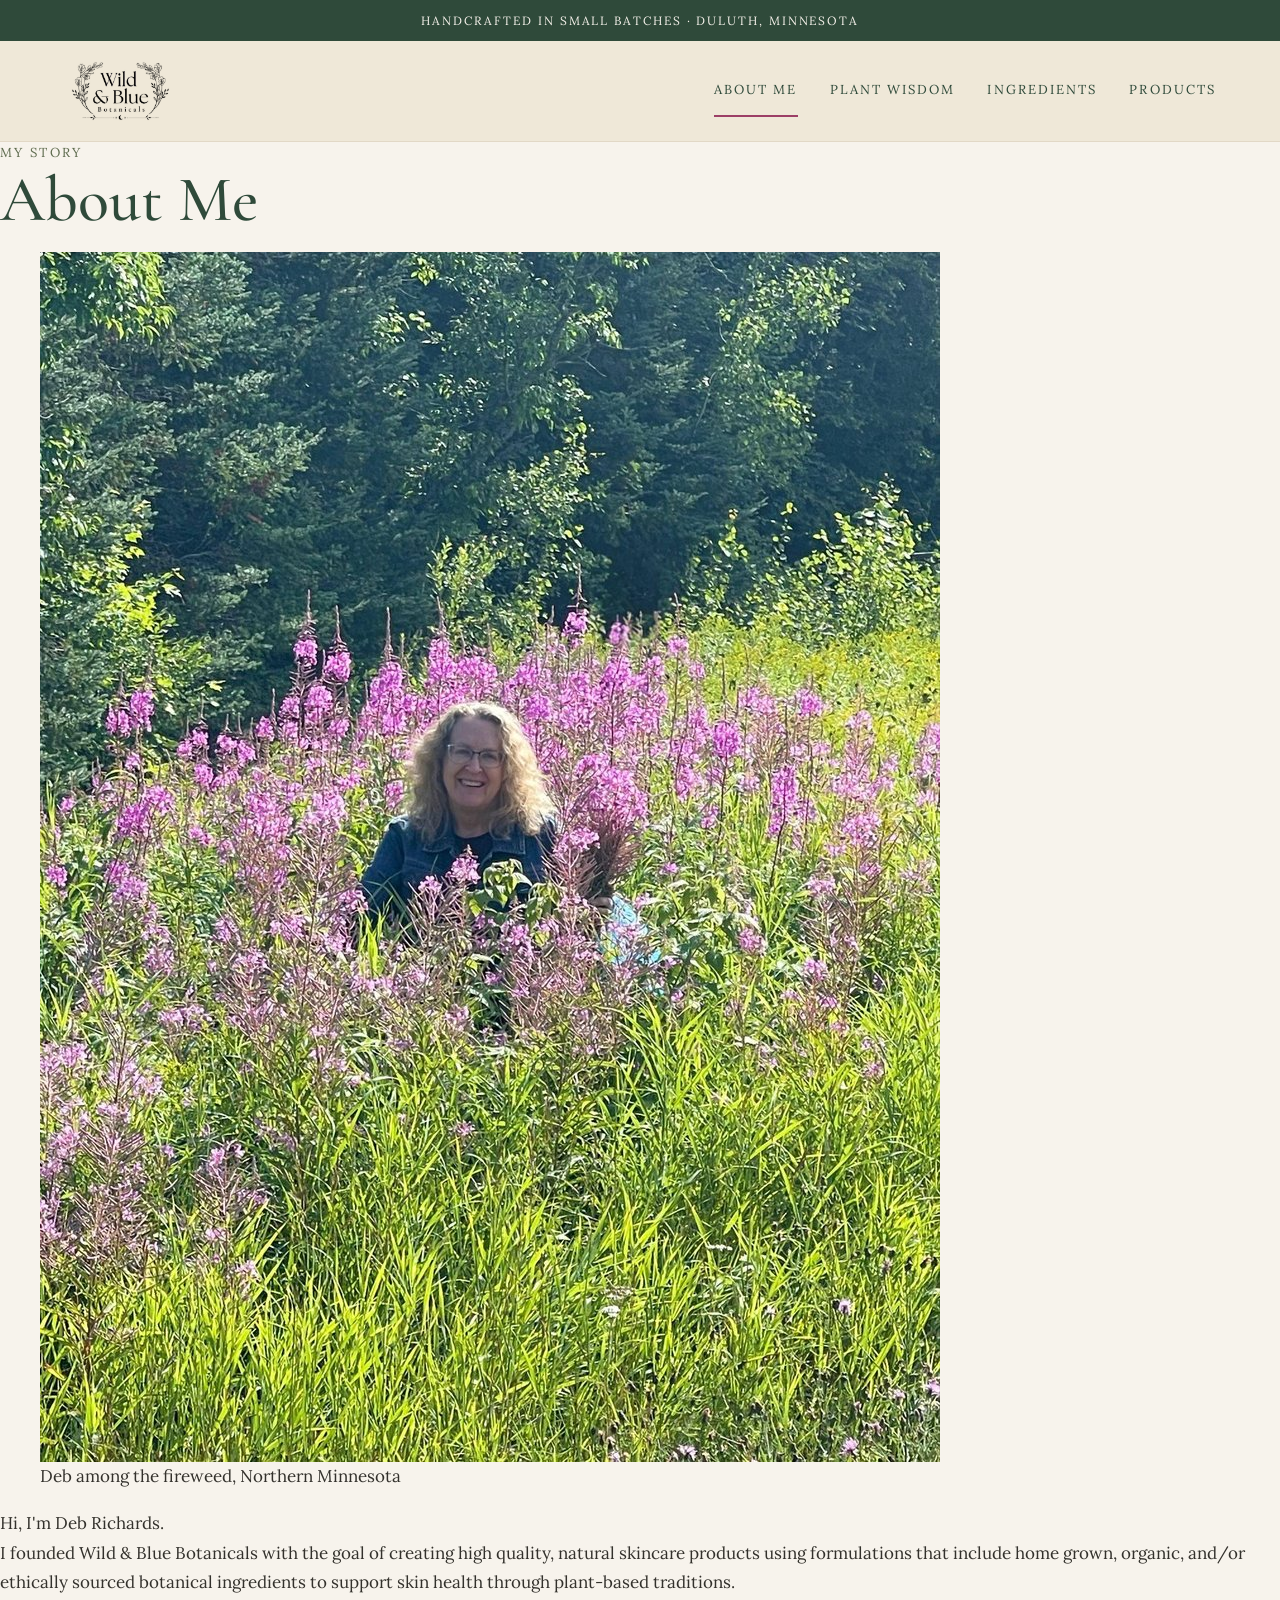
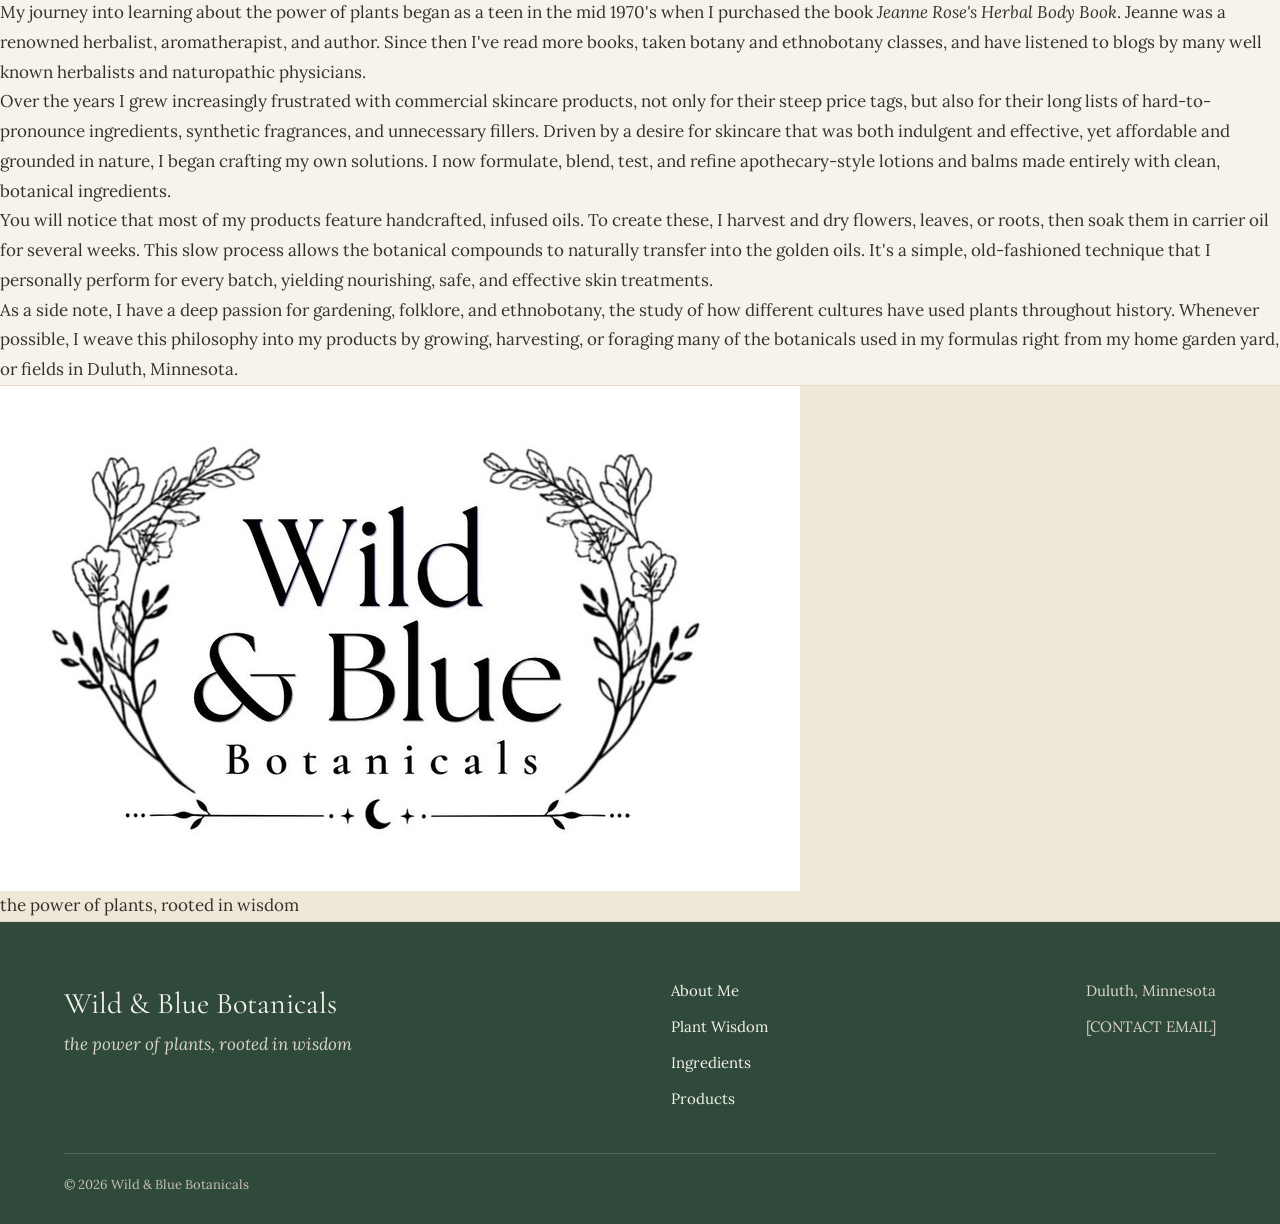
==== about.html @ e1782823 "added about page" ====
<!doctype html>
<html lang="en">
<head>
    <meta charset="utf-8">
    <meta name="viewport" content="width=device-width, initial-scale=1">
    <title>About Me · Wild &amp; Blue Botanicals</title>
    <meta name="description" content="Meet the founder of Wild &amp; Blue Botanicals">

    <link rel="preconnect" href="https://fonts.googleapis.com">
    <link rel="preconnect" href="https://fonts.gstatic.com" crossorigin>
    <link rel="stylesheet" href="https://fonts.googleapis.com/css2?family=Cormorant+Garamond:ital,wght@0,500;0,600;1,500&family=Lora:ital,wght@0,400;0,500;1,400&display=swap">
    <link rel="stylesheet" href="css/styles.css">
</head>

<body>

    <!-- TOP STRIP -->
    <div class="top-strip">Handcrafted in small batches · Duluth, Minnesota</div>

    <!-- NAV BAR -->
    <header class="site-header">
        <div class="container">
            <a class="logo" href="index.html">
                <img src="images/logo.jpg" alt="Wild &amp; Blue Botanicals home">
            </a>
            <nav class="main-nav" aria-label="Main">
                <a href="about.html" aria-current="page">About Me</a>
                <a href="plant-wisdom.html">Plant Wisdom</a>
                <a href="ingredients.html">Ingredients</a>
                <a href="products.html">Products</a>
            </nav>
        </div>
    </header>

    <!-- SECTIONS -->
    <main>

        <!-- TITLE -->
        <section class="page-title">
            <p class="eyebrow">My story</p>
            <h1>About Me</h1>
        </section>

        <!-- BODY -->
        <section class="about">
            <figure class="about-photo">
                <img src="images/deb.jpg" alt="Founder of Wild &amp; Blue Botanicals standing in a field of fireweed">
                <figcaption>Deb among the fireweed, Northern Minnesota</figcaption>
            </figure>

            <div class="about-text">

                <!-- HEADER -->
                <p class="about-greeting">Hi, I'm Deb Richards.</p>

                <!-- P1 -->
                <p>
                    I founded Wild &amp; Blue Botanicals with the goal of creating high quality, 
                    natural skincare products using formulations that include home grown, organic, 
                    and/or ethically sourced botanical ingredients to support skin health through 
                    plant-based traditions.
                </p>

                <!-- P2 -->
                <p>
                    My journey into learning about the power of plants began as a teen in the mid 
                    1970's when I purchased the book <em>Jeanne Rose's Herbal Body Book</em>. 
                    Jeanne was a renowned herbalist, aromatherapist, and author. Since then I've 
                    read more books, taken botany and ethnobotany classes, and have listened to 
                    blogs by many well known herbalists and naturopathic physicians.
                </p>

                <!-- P3 -->
                <p>
                    Over the years I grew increasingly frustrated with commercial skincare products, 
                    not only for their steep price tags, but also for their long lists of 
                    hard-to-pronounce ingredients, synthetic fragrances, and unnecessary fillers. 
                    Driven by a desire for skincare that was both indulgent and effective, yet 
                    affordable and grounded in nature, I began crafting my own solutions. I now 
                    formulate, blend, test, and refine apothecary-style lotions and balms made 
                    entirely with clean, botanical ingredients.
                </p>

                <!-- P4 -->
                <p>
                    You will notice that most of my products feature handcrafted, infused oils. To 
                    create these, I harvest and dry flowers, leaves, or roots, then soak them in 
                    carrier oil for several weeks. This slow process allows the botanical compounds 
                    to naturally transfer into the golden oils. It's a simple, old-fashioned 
                    technique that I personally perform for every batch, yielding nourishing, safe, 
                    and effective skin treatments.
                </p>

                <!-- P5 -->
                <p>
                    As a side note, I have a deep passion for gardening, folklore, and ethnobotany, 
                    the study of how different cultures have used plants throughout history. 
                    Whenever possible, I weave this philosophy into my products by growing, 
                    harvesting, or foraging many of the botanicals used in my formulas right from my 
                    home garden yard, or fields in Duluth, Minnesota.
                </p>

            </div>
        </section>

        <section class="logo-band section-alternate">
            <img src="images/logo.jpg" alt="Wild &amp; Blue Botanicals logo">
            <p>the power of plants, rooted in wisdom</p>
        </section>

    </main>

    <!-- SITE FOOTER -->
    <footer class="site-footer">
        <div class="container">
            <div class="footer-grid">
                <div>
                    <p class="footer-brand">Wild &amp; Blue Botanicals</p>
                    <p class="footer-tagline">the power of plants, rooted in wisdom</p>
                </div>
                <nav class="footer-nav" aria-label="Footer">
                    <a href="about.html">About Me</a>
                    <a href="plant-wisdom.html">Plant Wisdom</a>
                    <a href="ingredients.html">Ingredients</a>
                    <a href="products.html">Products</a>
                </nav>
                <div class="footer-contact">
                    <p>Duluth, Minnesota</p>
                    <p>[CONTACT EMAIL]</p>
                </div>
            </div>
            <p class="copyright">© 2026 Wild &amp; Blue Botanicals</p>
        </div>
    </footer>

</body>
</html>
---- css/styles.css ----
/* ======================================
    Wild & Blue Botanicals Shared Styles
   ====================================== */

/* COLORS AND FONTS */
:root {
    --cream: #F7F3EC;           /* main background */
    --tan: #EFE8D8;             /* nav bar + divider sections*/
    --tan-outline: #E2D8C6;     /* thin borders */
    --forest: #2F4A3A;          /* headings, buttons, top strip */
    --forest-outline: #4A6654;  /* divider in the footer */
    --olive: #5E6B4E;           /* small uppercase labels */
    --purple: #9C3F66;          /* accent */
    --ink: #33312C;             /* body text */
    --footer-text: #DCD5C8;     /* footer text */
    --footer-hover: #EBC3D3;    /* footer hover */
    --copyright-text: #C9C2B4;  /* copyright text */
    --leaf-divider: #B8AE99;    /* leaf divider */

    --font-display: "Cormorant Garamond", Georgia, serif;
    --font-body: "Lora", Georgia, serif;
}

/* BASE */
*, *::before, *::after { box-sizing: border-box; }

body {
    margin: 0;
    background: var(--cream);
    color: var(--ink);
    font-family: var(--font-body);
    font-size: 17px;
    line-height: 1.75;
}

img { max-width: 100%; display: block; }
p { margin: 0; }

h1, h2, h3 {
    margin: 0;
    font-family: var(--font-display);
    font-weight: 500;
    line-height: 1.1;
    color: var(--forest);
}
h1 { font-size: clamp(42px, 5vw, 64px); }
h2 { font-size: clamp(32px, 4vw, 48px); }
h3 { font-size: 26px; font-weight: 600; }

a { color: var(--forest); }
a:hover { color: var(--purple); }

.container {
    max-width: 1200px;
    margin: 0 auto;
    padding: 0 24px;
}

.eyebrow {
    font-size: 13px;
    letter-spacing: 0.18em;
    text-transform: uppercase;
    color: var(--olive);
}

/* TOP STRIP, HEADER, NAVBAR */
.top-strip {
    background: var(--forest);
    color: var(--cream);
    text-align: center;
    padding: 10px 16px;
    font-size: 12px;
    letter-spacing: 0.16em;
    text-transform: uppercase;
}

.site-header {
    background: var(--tan);
    border-bottom: 1px solid var(--tan-outline);
}
.site-header .container {
    display: flex;
    flex-wrap: wrap;
    align-items: center;
    justify-content: space-between;
    gap: 8px 32px;
    padding-top: 12px;
    padding-bottom: 12px;
}
.site-header .logo img {
    height: 76px;
    width: auto;
    mix-blend-mode: multiply;
}

.main-nav {
    display: flex;
    flex-wrap: wrap;
    gap: 0 32px;
    font-size: 13px;
    letter-spacing: 0.16em;
    text-transform: uppercase;
}
.main-nav a {
    text-decoration: none;
    padding: 14px 0;
    border-bottom: 2px solid transparent;
}
.main-nav a[aria-current="page"] { border-bottom-color: var(--purple); }

/* BUTTONS */
.btn {
    display: inline-block;
    padding: 14px 28px;
    border-radius: 999px;
    font-size: 14px;
    letter-spacing: 0.12em;
    text-transform: uppercase;
    text-decoration: none;
}
.btn-solid { background: var(--forest); color: var(--cream); }
.btn-solid:hover { background: var(--purple); color: var(--cream); }
.btn-outline { border: 1px solid var(--forest); color: var(--forest); }
.btn-outline:hover { border-color: var(--purple); color: var(--purple); }
.btn-row {
    display: flex;
    flex-wrap: wrap;
    justify-content: center;
    gap: 12px;
}

/* SECTIONS */
.section { padding: clamp(56px, 7vw, 96px) 0; }
.section-alternate {
    background: var(--tan);
    border-top: 1px solid var(--tan-outline);
    border-bottom: 1px solid var(--tan-outline);
}
.center-block {
    max-width: 680px;
    margin: 0 auto;
    text-align: center;
    display: flex;
    flex-direction: column;
    align-items: center;
    gap: 18px;
}

/* PHOTO HERO */
.photo-hero {
    min-height: 80vh;
    display: flex;
    align-items: center;
    justify-content: center;
    padding: clamp(64px, 8vw, 112px) 24px;
    background-color: var(--forest);
    background-size: cover;
    background-position: center;
}
/* class per page - CHANGE BG PHOTO HERE */
.hero-home {
    background-image:
        linear-gradient(rgba(31, 48, 38, 0.25), rgba(31, 48, 38, 0.25)),
        url("../images/garden.jpg");
}
.hero-wisdom {
    background-image:
        linear-gradient(rgba(31, 48, 38, 0.25), rgba(31, 48, 38, 0.25)),
        url("../images/garden.jpg");
}

.hero-card {
    max-width: 760px;
    background: rgba(247, 243, 236, 0.88);
    backdrop-filter: blur(4px);
    border-radius: 14px;
    padding: clamp(32px, 5vw, 64px);
    text-align: center;
    display: flex;
    flex-direction: column;
    align-items: center;
    gap: 22px;
}
.hero-logo {
    width: min(100%, 380px);
    mix-blend-mode: multiply;
}

/* LEAF DIVIDER */
.leaf-divider {
    display: flex;
    align-items: center;
    justify-content: center;
    gap: 16px;
    color: var(--olive);
}
.leaf-divider span {
    width: 64px;
    height: 1px;
    background: var(--leaf-divider);
}

/* TAGLINE */
.tagline {
    padding: 72px 24px;
    text-align: center;
}
.tagline p {
    margin: 20px auto 0;
    max-width: 820px;
    font-family: var(--font-display);
    font-style: italic;
    font-size: clamp(32px, 4vw, 48px);
    line-height: 1.2;
    color: var(--forest);
}

/* HOME PAGE: PROCESS OUTLINE */
.section-intro {
    max-width: 720px;
    display: flex;
    flex-direction: column;
    gap: 18px;
    margin-bottom: 48px;
}
.steps {
    display: grid;
    grid-template-columns: repeat(auto-fit, minmax(min(100%, 300px), 1fr));
    gap: 32px;
}
.step {
    display: flex;
    flex-direction: column;
    gap: 10px;
}
.step img {
    aspect-ratio: 4 / 3;
    object-fit: cover;
    border-radius: 10px;
    margin-bottom: 10px;
}
.step-number {
    font-family: var(--font-display);
    font-size: 40px;
    line-height: 1;
    color: var(--purple);
}

/* HOME PAGE: CARDS */
.card-grid {
    display: grid;
    grid-template-columns: repeat(auto-fit, minmax(min(100%, 300px), 1fr));
    gap: 24px;
}
.card {
    display: flex;
    flex-direction: column;
    gap: 14px;
    padding: 32px;
    background: var(--cream);
    border: 1px solid var(--tan-outline);
    border-radius: 12px;
    text-decoration: none;
    color: var(--ink);
}
.card:hover { color: var(--ink); border-color: var(--olive); }
.card h3 { font-size: 30px; }
.card-more {
    font-size: 13px;
    letter-spacing: 0.14em;
    text-transform: uppercase;
    color: var(--purple);
}

/* FOOTER */
.site-footer {
    background: var(--forest);
    color: var(--cream);
    padding: 56px 0 28px;
}
.footer-grid {
    display: flex;
    flex-wrap: wrap;
    justify-content: space-between;
    gap: 32px;
}
.footer-brand {
    font-family: var(--font-display);
    font-size: 30px;
}
.footer-tagline,
.footer-contact { color: var(--footer-text); }
.footer-tagline { font-style: italic; }
.footer-nav {
    display: flex;
    flex-direction: column;
    gap: 10px;
    font-size: 15px;
}
.footer-nav a { color: var(--cream); text-decoration: none; }
.footer-nav a:hover { color: var(--footer-hover); }
.footer-contact {
    display: flex;
    flex-direction: column;
    gap: 10px;
    font-size: 15px;
}
.copyright {
    margin-top: 40px;
    padding-top: 20px;
    border-top: 1px solid var(--forest-outline);
    font-size: 13px;
    color: var(--copyright-text);
}
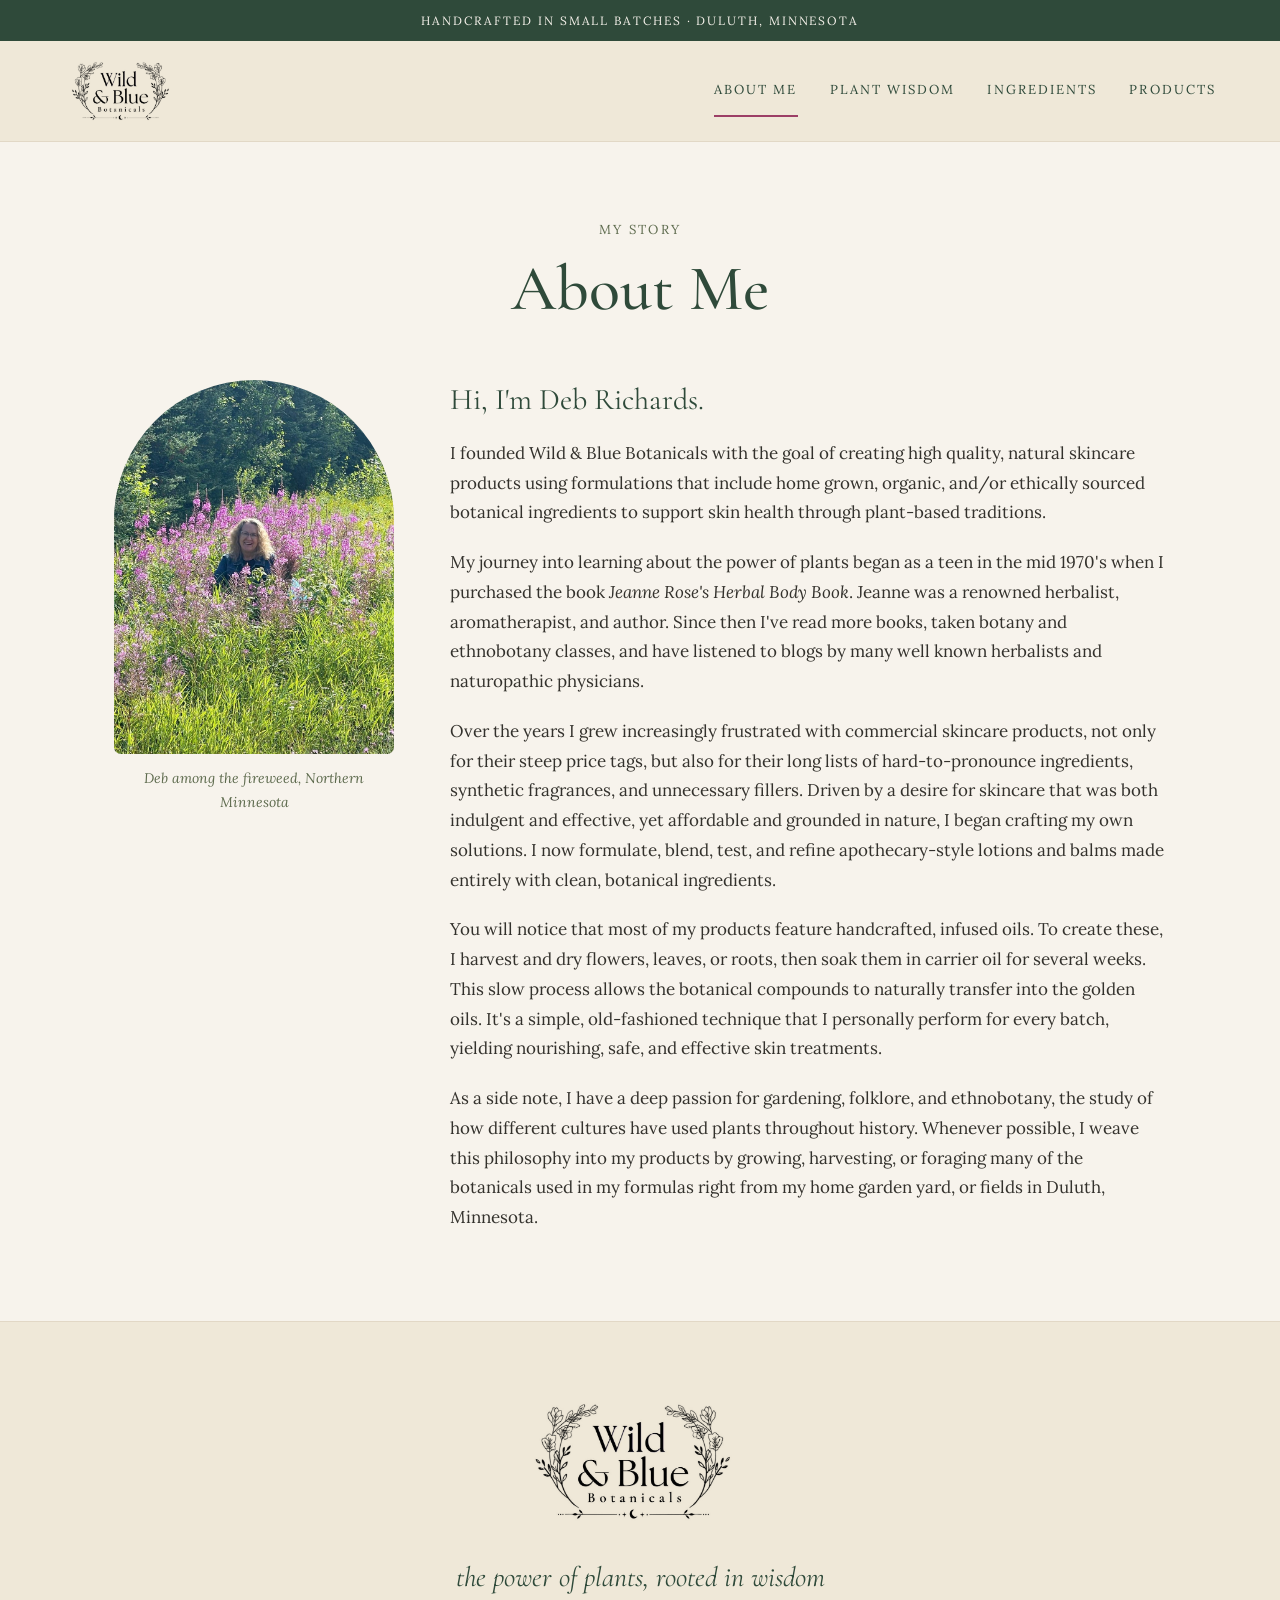
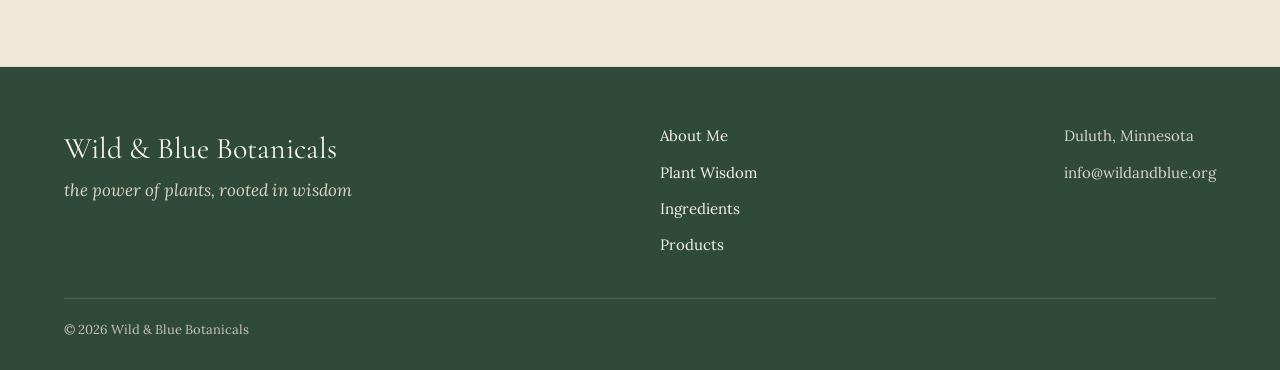
==== commit 024bd374: "updated contact email" ====
--- a/about.html
+++ b/about.html
@@ -126,7 +126,7 @@
                 </nav>
                 <div class="footer-contact">
                     <p>Duluth, Minnesota</p>
-                    <p>[CONTACT EMAIL]</p>
+                    <p>info@wildandblue.org</p>
                 </div>
             </div>
             <p class="copyright">© 2026 Wild &amp; Blue Botanicals</p>
--- a/css/styles.css
+++ b/css/styles.css
@@ -16,6 +16,8 @@
     --footer-hover: #EBC3D3;    /* footer hover */
     --copyright-text: #C9C2B4;  /* copyright text */
     --leaf-divider: #B8AE99;    /* leaf divider */
+    --pink-soft: #F6E9EE;       /* note box bg */
+    --pink-outline: #D9A9BD;    /* note box border */
 
     --font-display: "Cormorant Garamond", Georgia, serif;
     --font-body: "Lora", Georgia, serif;
@@ -311,4 +313,198 @@
     border-top: 1px solid var(--forest-outline);
     font-size: 13px;
     color: var(--copyright-text);
+}
+
+/* SHARED TITLES */
+.page-title {
+    padding: clamp(48px, 6vw, 80px) 24px 24px;
+    text-align: center;
+    display: flex;
+    flex-direction: column;
+    gap: 12px;
+}
+
+.leaf-icon { color: var(--olive); }
+
+/* ABOUT PAGE */
+.about {
+    max-width: 1100px;
+    margin: 0 auto;
+    padding: 32px 24px clamp(56px, 7vw, 88px);
+    display: flex;
+    flex-wrap: wrap;
+    gap: 56px;
+    align-items: flex-start;
+}
+.about-photo {
+    margin: 0;
+    flex: 1 1 280px;
+    max-width: 360px;
+    display: flex;
+    flex-direction: column;
+    gap: 12px;
+}
+.about-photo img {
+    width: 100%;
+    aspect-ratio: 3 / 4;
+    object-fit: cover;
+    border-radius: 200px 200px 10px 10px;
+}
+.about-photo figcaption {
+    font-size: 14px;
+    font-style: italic;
+    color: var(--olive);
+    text-align: center;
+}
+.about-text {
+    flex: 999 1 460px;
+    min-width: 0;
+    display: flex;
+    flex-direction: column;
+    gap: 20px;
+}
+.about-greeting {
+    font-family: var(--font-display);
+    font-size: 30px;
+    line-height: 1.3;
+    color: var(--forest);
+}
+
+.logo-band {
+    padding: 64px 24px;
+    text-align: center;
+}
+.logo-band img {
+    width: 240px;
+    max-width: 70%;
+    margin: 0 auto;
+    mix-blend-mode: multiply;
+}
+.logo-band p {
+    margin-top: 16px;
+    font-family: var(--font-display);
+    font-style: italic;
+    font-size: 28px;
+    color: var(--forest);
+}
+
+/* PLANT WISDOM PAGE */
+.rule {
+    width: 80px;
+    height: 1px;
+    background: var(--leaf-divider);
+}
+.closing-line {
+    font-family: var(--font-display);
+    font-style: italic;
+    font-size: 28px;
+    line-height: 1.3;
+    color: var(--purple);
+}
+
+/* PRODUCTS PAGE */
+.products {
+    max-width: 820px;
+    padding: clamp(64px, 8vw, 112px) 24px;
+    gap: 22px;
+}
+.pill {
+    padding: 8px 18px;
+    border: 1px solid var(--purple);
+    border-radius: 999px;
+    font-size: 13px;
+    letter-spacing: 0.18em;
+    text-transform: uppercase;
+    color: var(--purple);
+}
+.chip-row {
+    display: flex;
+    flex-wrap: wrap;
+    justify-content: center;
+    gap: 12px;
+}
+.chip {
+    padding: 10px 20px;
+    background: var(--tan);
+    border: 1px solid var(--tan-outline);
+    border-radius: 999px;
+    font-family: var(--font-display);
+    font-size: 22px;
+    color: var(--forest);
+}
+
+/* INGREDIENTS PAGE */
+.ingredients-intro {
+  display: grid;
+  grid-template-columns: repeat(auto-fit, minmax(min(100%, 420px), 1fr));
+  gap: 48px;
+  align-items: center;
+  padding-top: clamp(48px, 6vw, 80px);
+  padding-bottom: 40px;
+}
+.ingredients-intro .text {
+  display: flex;
+  flex-direction: column;
+  gap: 20px;
+}
+.ingredients-intro img {
+  width: 100%;
+  aspect-ratio: 4 / 3;
+  object-fit: cover;
+  border-radius: 12px;
+}
+
+.note {
+  display: flex;
+  gap: 16px;
+  align-items: flex-start;
+  padding: 24px 28px;
+  background: var(--pink-soft);
+  border: 1px solid var(--pink-line);
+  border-radius: 12px;
+}
+.note svg { flex: 0 0 auto; margin-top: 3px; }
+.note strong,
+.warning strong { color: var(--pink); }
+
+.label-note { margin-top: 32px; max-width: 820px; }
+.list-intro { margin-top: 8px; max-width: 760px; }
+
+.ingredient-list {
+  display: grid;
+  grid-template-columns: repeat(auto-fit, minmax(min(100%, 460px), 1fr));
+  column-gap: 56px;
+}
+.ingredient {
+  display: flex;
+  gap: 20px;
+  align-items: flex-start;
+  padding: 24px 0;
+  border-bottom: 1px solid var(--line);
+}
+.section-tan .ingredient { border-bottom-color: #D8CDB8; }  /* a bit darker on tan */
+
+.ingredient img {
+  flex: 0 0 96px;          /* never shrink or stretch */
+  width: 96px;
+  height: 96px;
+  object-fit: cover;
+  border-radius: 8px;
+}
+.ingredient div {
+  display: flex;
+  flex-direction: column;
+  gap: 6px;
+  min-width: 0;            /* lets long text wrap instead of overflowing */
+}
+.ingredient h3 { font-size: 25px; }
+.ingredient p { font-size: 16px; line-height: 1.7; }
+
+.ingredient .warning {
+  padding: 10px 14px;
+  background: var(--pink-soft);
+  border: 1px solid var(--pink-line);
+  border-radius: 8px;
+  font-size: 15px;
+  line-height: 1.6;
 }
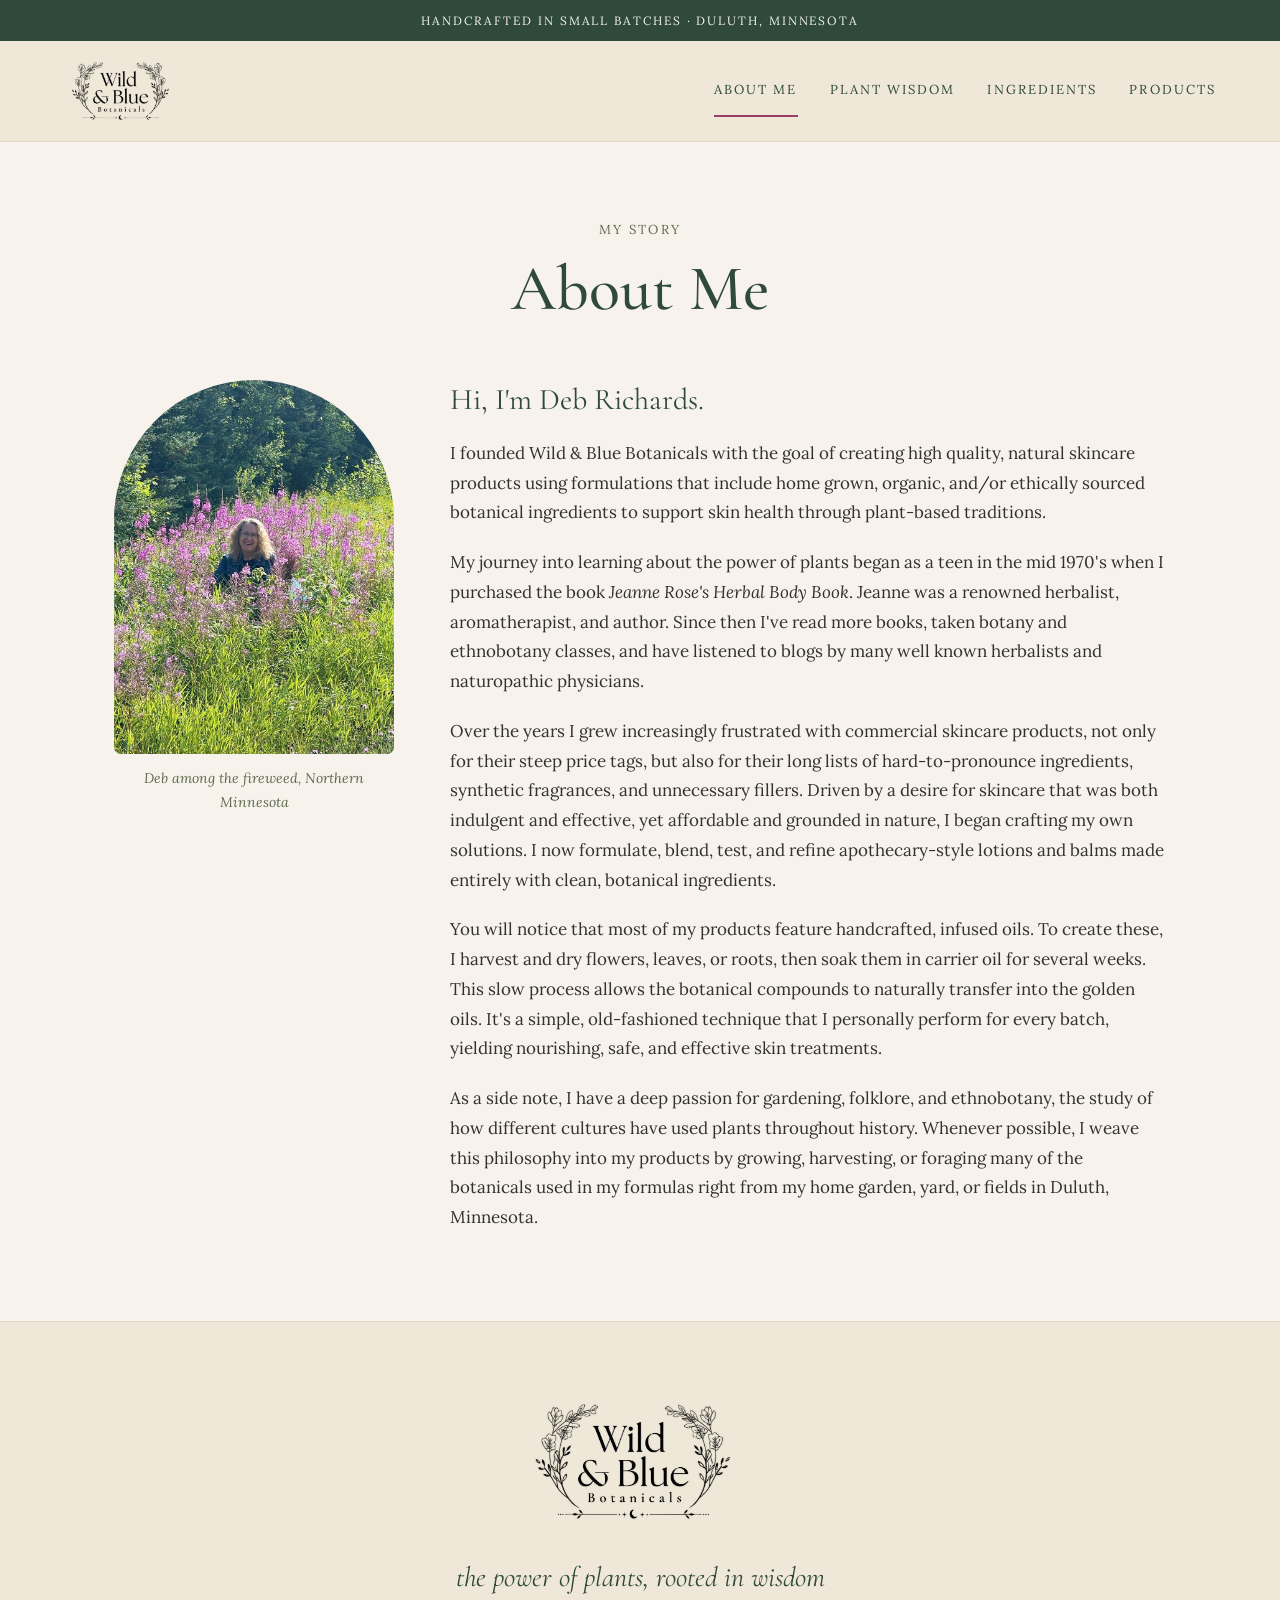
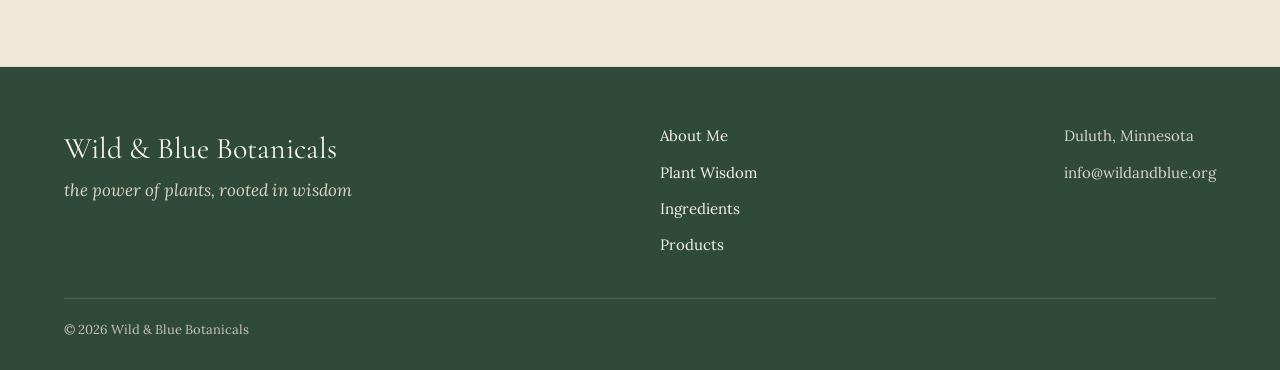
==== commit 069899ca: "updated images, added missing comma" ====
--- a/about.html
+++ b/about.html
@@ -97,7 +97,7 @@
                     the study of how different cultures have used plants throughout history. 
                     Whenever possible, I weave this philosophy into my products by growing, 
                     harvesting, or foraging many of the botanicals used in my formulas right from my 
-                    home garden yard, or fields in Duluth, Minnesota.
+                    home garden, yard, or fields in Duluth, Minnesota.
                 </p>
 
             </div>
--- a/css/styles.css
+++ b/css/styles.css
@@ -163,12 +163,12 @@
 .hero-home {
     background-image:
         linear-gradient(rgba(31, 48, 38, 0.25), rgba(31, 48, 38, 0.25)),
-        url("../images/garden.jpg");
+        url("../images/DebsGarden2.jpeg");
 }
 .hero-wisdom {
     background-image:
         linear-gradient(rgba(31, 48, 38, 0.25), rgba(31, 48, 38, 0.25)),
-        url("../images/garden.jpg");
+        url("../images/DebsGarden.jpeg");
 }
 
 .hero-card {
